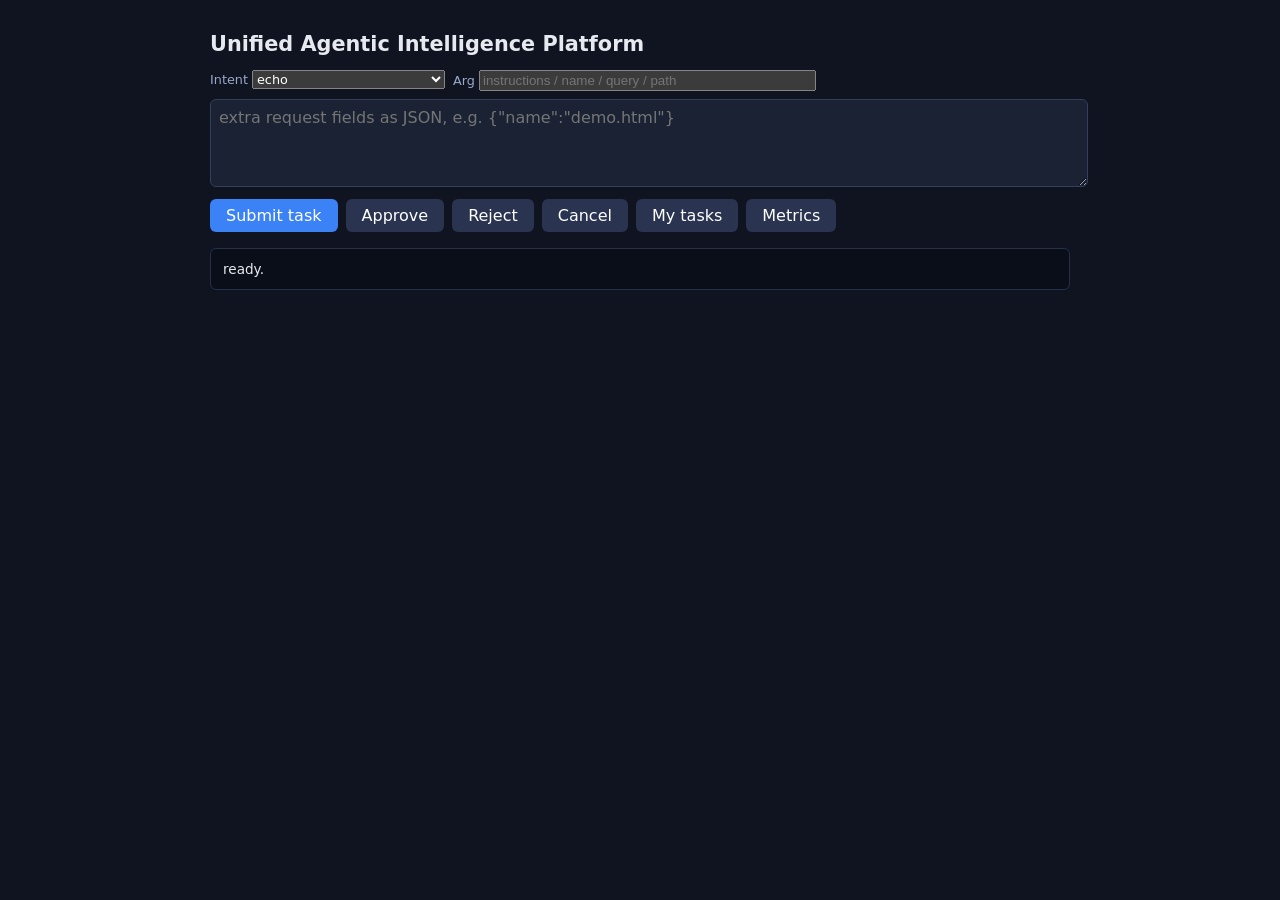
==== unified/ui/index.html @ cfc921ac "Add codegraph.service_links (compose edges), scoped paginated task list, UI panels; 50 tests green C" ====
<!DOCTYPE html>
<html lang="en">
<head>
<meta charset="utf-8">
<meta name="viewport" content="width=device-width, initial-scale=1">
<title>Arena.AI — Unified Gateway</title>
<style>
  :root { color-scheme: dark; }
  body { font-family: system-ui, sans-serif; background: #0f1420; color: #e6e9f0;
         max-width: 860px; margin: 2rem auto; padding: 0 1rem; }
  h1 { font-size: 1.3rem; }
  select, button, textarea { font: inherit; }
  textarea { width: 100%; min-height: 70px; background: #1a2233; color: #e6e9f0;
             border: 1px solid #33405c; border-radius: 6px; padding: .5rem; }
  button { background: #3b82f6; color: #fff; border: 0; border-radius: 6px;
           padding: .45rem 1rem; cursor: pointer; }
  button.ghost { background: #2a3450; }
  #log { background: #0a0e18; border: 1px solid #26304a; border-radius: 6px;
         padding: .75rem; margin-top: 1rem; white-space: pre-wrap; font-size: .85rem;
         max-height: 420px; overflow-y: auto; }
  .row { display: flex; gap: .5rem; margin: .5rem 0; flex-wrap: wrap; }
  label { font-size: .8rem; color: #9aa7c7; }
</style>
</head>
<body>
<h1>Unified Agentic Intelligence Platform</h1>
<div class="row">
  <label>Intent
    <select id="intent">
      <option value="echo">echo</option>
      <option value="fetch_fixture">fetch_fixture</option>
      <option value="index_repo">index_repo</option>
      <option value="find_symbol">find_symbol</option>
      <option value="inspect_binary">inspect_binary</option>
      <option value="model_complete">model_complete</option>
      <option value="write_file">write_file (needs approval)</option>
    </select>
  </label>
  <label>Arg <input id="arg" placeholder="instructions / name / query / path" size="40"></label>
</div>
<textarea id="extra" placeholder='extra request fields as JSON, e.g. {"name":"demo.html"}'></textarea>
<div class="row">
  <button onclick="submit()">Submit task</button>
  <button class="ghost" onclick="approve()">Approve</button>
  <button class="ghost" onclick="reject()">Reject</button>
  <button class="ghost" onclick="cancelTask()">Cancel</button>
  <button class="ghost" onclick="loadTasks()">My tasks</button>
  <button class="ghost" onclick="loadMetrics()">Metrics</button>
</div>
<div id="log">ready.</div>
<script>
const log = (m) => { const el = document.getElementById('log');
  el.textContent += m + "\n"; el.scrollTop = el.scrollHeight; };
let currentId = null, es = null;
async function submit() {
  const intent = document.getElementById('intent').value;
  const arg = document.getElementById('arg').value;
  let extra = {};
  try { extra = JSON.parse(document.getElementById('extra').value || '{}'); } catch(e) {}
  const request = { intent, instructions: arg, ...extra };
  if (intent === 'fetch_fixture') request.name = arg;
  if (intent === 'find_symbol') request.query = arg;
  if (intent === 'inspect_binary' || intent === 'write_file') request.path = arg;
  const res = await fetch('/v1/tasks', { method: 'POST',
    headers: {'Content-Type': 'application/json'},
    body: JSON.stringify({ project_id: 'ui', idempotency_key: 'ui-' + Date.now(),
                           request, permissions: [] })});
  const out = await res.json();
  currentId = out.task_id;
  log(`task ${currentId} -> ${out.result ? out.result.state : out.state}`);
  if (out.result) log(JSON.stringify(out.result, null, 1).slice(0, 1500));
  stream();
}
function stream() {
  if (es) es.close();
  if (!currentId) return;
  es = new EventSource(`/v1/tasks/${currentId}/events/stream`);
  es.addEventListener('task', (e) => log('event: ' + e.data));
  es.addEventListener('done', () => { log('stream done'); es.close(); });
}
const act = async (p, body) => { if (!currentId) return;
  const r = await fetch(`/v1/tasks/${currentId}/${p}`, { method: 'POST',
    headers: {'Content-Type':'application/json'}, body: JSON.stringify(body || {}) });
  const out = await r.json(); log(p + ': ' + JSON.stringify(out).slice(0, 800)); };
approve = () => act('approve', { decision: 'approved' });
reject  = () => act('reject', {});
cancelTask = () => act('cancel', {});
const get = async (p) => (await (await fetch(p)).json());
loadTasks = async () => { const o = await get('/v1/tasks?limit=20');
  log('tasks: ' + JSON.stringify(o.tasks)); };
loadMetrics = async () => { log('metrics: ' + JSON.stringify(await get('/v1/metrics/summary'))); };
</script>
</body>
</html>
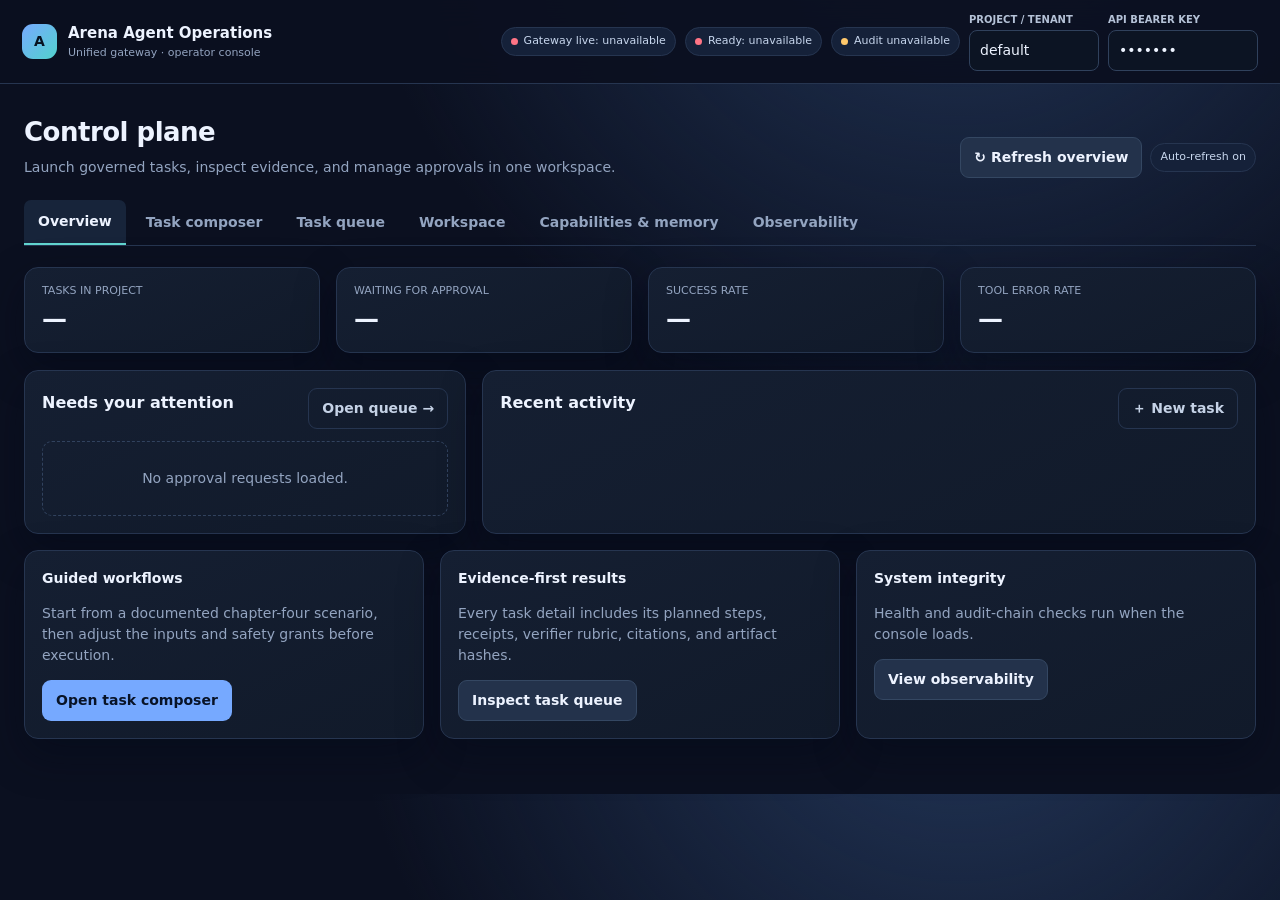
==== commit 73f41339: "Expand operator console and scoped task inspection Co-authored-by: arena-agent <297053741+arena-agen" ====
--- a/unified/ui/index.html
+++ b/unified/ui/index.html
@@ -1,94 +1,139 @@
-<!DOCTYPE html>
+<!doctype html>
 <html lang="en">
 <head>
-<meta charset="utf-8">
-<meta name="viewport" content="width=device-width, initial-scale=1">
-<title>Arena.AI — Unified Gateway</title>
+<meta charset="utf-8"><meta name="viewport" content="width=device-width,initial-scale=1">
+<title>Arena — Agent Operations</title>
 <style>
-  :root { color-scheme: dark; }
-  body { font-family: system-ui, sans-serif; background: #0f1420; color: #e6e9f0;
-         max-width: 860px; margin: 2rem auto; padding: 0 1rem; }
-  h1 { font-size: 1.3rem; }
-  select, button, textarea { font: inherit; }
-  textarea { width: 100%; min-height: 70px; background: #1a2233; color: #e6e9f0;
-             border: 1px solid #33405c; border-radius: 6px; padding: .5rem; }
-  button { background: #3b82f6; color: #fff; border: 0; border-radius: 6px;
-           padding: .45rem 1rem; cursor: pointer; }
-  button.ghost { background: #2a3450; }
-  #log { background: #0a0e18; border: 1px solid #26304a; border-radius: 6px;
-         padding: .75rem; margin-top: 1rem; white-space: pre-wrap; font-size: .85rem;
-         max-height: 420px; overflow-y: auto; }
-  .row { display: flex; gap: .5rem; margin: .5rem 0; flex-wrap: wrap; }
-  label { font-size: .8rem; color: #9aa7c7; }
+:root{color-scheme:dark;--bg:#0b1020;--panel:#121a2b;--panel2:#172238;--line:#263550;--text:#edf3ff;--muted:#93a4c0;--blue:#76a9ff;--cyan:#62d5d0;--green:#4cdb9b;--amber:#ffc86b;--red:#ff7485;--shadow:0 16px 42px #03081766}
+*{box-sizing:border-box}body{margin:0;background:radial-gradient(ellipse at 75% -20%,#23375a 0,transparent 45%),var(--bg);color:var(--text);font:14px/1.5 Inter,ui-sans-serif,system-ui,-apple-system,Segoe UI,sans-serif}button,input,select,textarea{font:inherit}button{cursor:pointer;border:1px solid transparent;border-radius:9px;background:var(--blue);color:#081327;font-weight:700;padding:9px 13px}button:hover{filter:brightness(1.08)}button:disabled{opacity:.45;cursor:not-allowed}.secondary{background:#23324b;border-color:#344762;color:var(--text)}.danger{background:#512737;border-color:#793748;color:#ffdce1}.success{background:#164635;border-color:#23674e;color:#d9fff0}.quiet{background:transparent;color:#c5d2e6;border-color:var(--line)}input,select,textarea{width:100%;border:1px solid #30415c;border-radius:8px;background:#0c1423;color:var(--text);padding:9px 10px;outline:none}input:focus,select:focus,textarea:focus{border-color:var(--blue);box-shadow:0 0 0 3px #76a9ff20}textarea{min-height:88px;resize:vertical}label{display:block;color:#b5c2d7;font-size:12px;font-weight:650;margin:0 0 6px}.muted,.hint{color:var(--muted)}.hint{font-size:12px}.topbar{position:sticky;top:0;z-index:5;background:#0b1020ed;backdrop-filter:blur(15px);border-bottom:1px solid var(--line);padding:12px max(22px,calc((100vw - 1440px)/2));display:flex;align-items:center;justify-content:space-between;gap:20px}.brand{display:flex;align-items:center;gap:11px;min-width:220px}.brand-mark{width:35px;height:35px;border-radius:11px;display:grid;place-items:center;background:linear-gradient(135deg,#77aaff,#51d2cd);color:#071220;font-weight:900}.brand strong{font-size:15px}.brand small{display:block;color:var(--muted);font-size:11px}.global{display:flex;align-items:center;gap:9px;flex-wrap:wrap;justify-content:flex-end}.global .field{width:130px}.global .key{width:150px}.global label{font-size:10px;margin-bottom:3px}.pill{display:inline-flex;align-items:center;gap:6px;border:1px solid var(--line);background:#152139;border-radius:99px;padding:5px 9px;font-size:11px;color:#c7d6ed;white-space:nowrap}.dot{width:7px;height:7px;border-radius:50%;background:var(--muted)}.dot.ok{background:var(--green);box-shadow:0 0 10px #4cdb9b88}.dot.warn{background:var(--amber)}.dot.bad{background:var(--red)}.layout{max-width:1440px;margin:auto;padding:25px 24px 55px}.hero{display:flex;align-items:flex-end;justify-content:space-between;gap:18px;margin:4px 0 22px}.hero h1{font-size:26px;letter-spacing:-.5px;margin:0 0 5px}.hero p{margin:0;color:var(--muted)}.tabs{display:flex;gap:6px;overflow:auto;border-bottom:1px solid var(--line);margin-bottom:21px}.tab{background:transparent;border:0;border-radius:7px 7px 0 0;color:var(--muted);padding:11px 14px;white-space:nowrap}.tab.active{color:var(--text);background:#17243a;border-bottom:2px solid var(--cyan)}.view{display:none}.view.active{display:block}.grid{display:grid;gap:16px}.stats{grid-template-columns:repeat(4,minmax(0,1fr));margin-bottom:17px}.two{grid-template-columns:minmax(300px,.8fr) minmax(450px,1.4fr)}.three{grid-template-columns:repeat(3,minmax(0,1fr))}.card{background:linear-gradient(155deg,#151f32,#111a2a);border:1px solid var(--line);border-radius:14px;padding:17px;box-shadow:var(--shadow);min-width:0}.card h2,.card h3{margin:0 0 12px}.card h2{font-size:16px}.card h3{font-size:14px}.stat{padding:15px 17px}.stat .num{font-size:25px;font-weight:750;letter-spacing:-.5px}.stat .label{font-size:11px;color:var(--muted)}.toolbar{display:flex;align-items:center;justify-content:space-between;gap:12px;margin-bottom:12px;flex-wrap:wrap}.row{display:flex;align-items:center;gap:8px;flex-wrap:wrap}.stack{display:grid;gap:12px}.form-grid{display:grid;grid-template-columns:repeat(2,minmax(0,1fr));gap:12px}.span2{grid-column:1/-1}.presets{display:grid;grid-template-columns:repeat(5,minmax(0,1fr));gap:9px;margin-bottom:16px}.preset{background:#131f34;color:var(--text);border:1px solid #2a3c58;text-align:left;padding:12px;border-radius:11px;min-height:85px}.preset:hover,.preset.selected{border-color:var(--cyan);background:#172b3b}.preset b{display:block;font-size:12px;margin-bottom:4px}.preset span{font-size:11px;color:var(--muted);font-weight:450}.table-wrap{overflow:auto}table{width:100%;border-collapse:collapse;font-size:12px}th{text-align:left;color:var(--muted);font-size:10px;text-transform:uppercase;letter-spacing:.08em;padding:9px;border-bottom:1px solid var(--line)}td{padding:10px 9px;border-bottom:1px solid #25334a;vertical-align:middle}tr.clickable{cursor:pointer}tr.clickable:hover{background:#ffffff08}.mono,code,pre{font-family:ui-monospace,SFMono-Regular,Consolas,monospace}.mono{font-size:11px}.state{display:inline-block;border-radius:99px;padding:3px 8px;font-size:10px;font-weight:800;letter-spacing:.03em;background:#293448;color:#cbd5e5}.state.COMPLETED,.state.SUCCEEDED{background:#173c32;color:#80e8ba}.state.WAITING_APPROVAL{background:#4c3820;color:#ffd083}.state.RUNNING,.state.PLANNED,.state.ADMITTED{background:#1c3457;color:#9dc5ff}.state.FAILED,.state.REJECTED{background:#492731;color:#ff9cab}.state.CANCELLED{background:#303344;color:#c6c8d5}.approval{display:none;border:1px solid #bd8b36;background:#3b2c1d;padding:14px;border-radius:12px;margin-bottom:15px}.approval.show{display:flex;align-items:center;justify-content:space-between;gap:12px;flex-wrap:wrap}.approval strong{color:#ffd083}.approval p{margin:2px 0;color:#e7c791}.section-title{display:flex;justify-content:space-between;align-items:center;margin:17px 0 9px}.section-title h3{margin:0}.kv{display:grid;grid-template-columns:120px 1fr;gap:7px;font-size:12px}.kv b{color:var(--muted);font-weight:550}.step{position:relative;border:1px solid var(--line);background:#101a2b;border-radius:10px;padding:11px 12px;margin:9px 0}.step:before{content:"";position:absolute;width:2px;height:10px;background:#3c587a;left:17px;bottom:-10px}.step:last-child:before{display:none}.step-head{display:flex;justify-content:space-between;gap:10px}.step p{margin:7px 0 0;color:var(--muted);font-size:11px}.citation{border:1px solid #314662;border-radius:9px;padding:10px;margin:8px 0}.citation b{color:var(--cyan)}.timeline{border-left:1px solid #395170;margin-left:7px;padding-left:15px}.event{position:relative;padding:0 0 13px;font-size:12px}.event:before{content:"";position:absolute;left:-20px;top:5px;width:8px;height:8px;border-radius:50%;background:var(--blue);border:2px solid #142037}.event time{color:var(--muted);font-size:10px}.approval-banner{display:none}.empty{padding:26px;text-align:center;color:var(--muted);border:1px dashed #31425e;border-radius:10px}.check-grid{display:grid;grid-template-columns:repeat(2,minmax(0,1fr));gap:8px}.check{font-size:12px;color:#c9d4e4;display:flex;align-items:center;gap:7px}.check input{width:auto;accent-color:var(--cyan)}.toast{position:fixed;right:20px;bottom:18px;z-index:8;background:#19354a;border:1px solid #32617a;color:#e6f8ff;padding:11px 14px;border-radius:9px;display:none;max-width:420px;box-shadow:var(--shadow)}.toast.show{display:block}.split{display:grid;grid-template-columns:1fr 1fr;gap:14px}pre{background:#09111e;border:1px solid #23344e;border-radius:9px;padding:12px;overflow:auto;white-space:pre-wrap;word-break:break-word;font-size:11px;color:#d4e0f2;max-height:420px}.file-row{display:flex;justify-content:space-between;gap:10px;padding:9px;border-bottom:1px solid #25334a;font-size:12px}.file-row button{padding:4px 8px;font-size:11px}.memory-item{padding:10px;border:1px solid var(--line);border-radius:9px;margin:8px 0}.spinner{display:inline-block;width:13px;height:13px;border:2px solid #ffffff44;border-top-color:white;border-radius:50%;animation:spin .8s linear infinite}@keyframes spin{to{transform:rotate(360deg)}}
+@media(max-width:1000px){.topbar{align-items:flex-start;flex-direction:column}.global{justify-content:flex-start}.two{grid-template-columns:1fr}.presets{grid-template-columns:repeat(3,1fr)}}@media(max-width:650px){.layout{padding:18px 12px}.stats,.three{grid-template-columns:repeat(2,1fr)}.form-grid,.split{grid-template-columns:1fr}.span2{grid-column:auto}.presets{grid-template-columns:repeat(2,1fr)}.global .field,.global .key{width:calc(50vw - 25px)}.hero{display:block}.hero .row{margin-top:12px}}
 </style>
 </head>
 <body>
-<h1>Unified Agentic Intelligence Platform</h1>
-<div class="row">
-  <label>Intent
-    <select id="intent">
-      <option value="echo">echo</option>
-      <option value="fetch_fixture">fetch_fixture</option>
-      <option value="index_repo">index_repo</option>
-      <option value="find_symbol">find_symbol</option>
-      <option value="inspect_binary">inspect_binary</option>
-      <option value="model_complete">model_complete</option>
-      <option value="write_file">write_file (needs approval)</option>
-    </select>
-  </label>
-  <label>Arg <input id="arg" placeholder="instructions / name / query / path" size="40"></label>
-</div>
-<textarea id="extra" placeholder='extra request fields as JSON, e.g. {"name":"demo.html"}'></textarea>
-<div class="row">
-  <button onclick="submit()">Submit task</button>
-  <button class="ghost" onclick="approve()">Approve</button>
-  <button class="ghost" onclick="reject()">Reject</button>
-  <button class="ghost" onclick="cancelTask()">Cancel</button>
-  <button class="ghost" onclick="loadTasks()">My tasks</button>
-  <button class="ghost" onclick="loadMetrics()">Metrics</button>
-</div>
-<div id="log">ready.</div>
+<header class="topbar">
+  <div class="brand"><div class="brand-mark">A</div><div><strong>Arena Agent Operations</strong><small>Unified gateway · operator console</small></div></div>
+  <div class="global">
+    <span class="pill" id="healthPill"><i class="dot"></i><span>Checking health</span></span>
+    <span class="pill" id="readyPill"><i class="dot"></i><span>Checking readiness</span></span>
+    <span class="pill" id="auditPill"><i class="dot"></i><span>Audit unknown</span></span>
+    <div class="field"><label for="project">PROJECT / TENANT</label><input id="project" value="default" aria-label="Project ID"></div>
+    <div class="field key"><label for="apiKey">API BEARER KEY</label><input id="apiKey" value="dev-key" type="password" aria-label="API key"></div>
+  </div>
+</header>
+<main class="layout">
+  <div class="hero"><div><h1>Control plane</h1><p>Launch governed tasks, inspect evidence, and manage approvals in one workspace.</p></div><div class="row"><button class="secondary" id="refreshAll">↻ Refresh overview</button><span class="pill" id="clockPill">Auto-refresh on</span></div></div>
+  <nav class="tabs" role="tablist"><button class="tab active" data-view="overview">Overview</button><button class="tab" data-view="compose">Task composer</button><button class="tab" data-view="tasks">Task queue</button><button class="tab" data-view="workspace">Workspace</button><button class="tab" data-view="capabilities">Capabilities & memory</button><button class="tab" data-view="observability">Observability</button></nav>
+
+  <section class="view active" id="view-overview">
+    <div class="grid stats"><div class="card stat"><div class="label">TASKS IN PROJECT</div><div class="num" id="statTasks">—</div></div><div class="card stat"><div class="label">WAITING FOR APPROVAL</div><div class="num" id="statApprovals">—</div></div><div class="card stat"><div class="label">SUCCESS RATE</div><div class="num" id="statSuccess">—</div></div><div class="card stat"><div class="label">TOOL ERROR RATE</div><div class="num" id="statErrors">—</div></div></div>
+    <div class="grid two"><article class="card"><div class="toolbar"><h2>Needs your attention</h2><button class="quiet" onclick="showView('tasks')">Open queue →</button></div><div id="attentionList" class="stack"><div class="empty">No approval requests loaded.</div></div></article><article class="card"><div class="toolbar"><h2>Recent activity</h2><button class="quiet" onclick="showView('compose')">＋ New task</button></div><div id="recentTasks" class="table-wrap"></div></article></div>
+    <div class="grid three" style="margin-top:16px"><article class="card"><h3>Guided workflows</h3><p class="muted">Start from a documented chapter-four scenario, then adjust the inputs and safety grants before execution.</p><button onclick="showView('compose')">Open task composer</button></article><article class="card"><h3>Evidence-first results</h3><p class="muted">Every task detail includes its planned steps, receipts, verifier rubric, citations, and artifact hashes.</p><button class="secondary" onclick="showView('tasks')">Inspect task queue</button></article><article class="card"><h3>System integrity</h3><p class="muted" id="integritySummary">Health and audit-chain checks run when the console loads.</p><button class="secondary" onclick="showView('observability')">View observability</button></article></div>
+  </section>
+
+  <section class="view" id="view-compose">
+    <article class="card"><div class="toolbar"><div><h2>Start with a workflow</h2><div class="hint">Presets configure a useful request; all parameters remain editable below.</div></div><span class="pill">17 planner intents</span></div><div class="presets" id="presetList"></div></article>
+    <div class="grid two" style="margin-top:16px"><article class="card"><h2>Task definition</h2><div class="stack">
+      <div><label for="intent">Task type</label><select id="intent"></select><div class="hint" id="intentHelp" style="margin-top:5px"></div></div>
+      <div id="dynamicFields" class="form-grid"></div><div id="automationFields" class="form-grid"></div>
+      <div class="form-grid"><div><label for="toolBudget">Maximum tool calls</label><input id="toolBudget" type="number" min="1" max="200" value="30"></div><div><label for="timeBudget">Time budget (seconds)</label><input id="timeBudget" type="number" min="1" max="3600" value="600"></div><div><label for="modelBudget">Model token budget</label><input id="modelBudget" type="number" min="0" max="32768" value="4096"></div><div><label>Execution mode</label><select id="syncMode"><option value="0">Background (recommended)</option><option value="1">Wait for result (synchronous)</option></select></div></div>
+      <div><label>Requested capabilities <span class="hint">(grants control what the task may access)</span></label><div class="check-grid" id="permissions"></div></div>
+      <div class="row"><button id="runTask" style="min-width:155px">▶ Submit task</button><button class="secondary" onclick="resetComposer()">Reset form</button><span class="hint">Project scope: <b id="composeProject">default</b></span></div>
+    </div></article><article class="card"><h2>What will happen</h2><div id="planPreview" class="empty">Choose a task type to see its required inputs and typical execution.</div><div id="submitFeedback" style="margin-top:12px"></div></article></div>
+  </section>
+
+  <section class="view" id="view-tasks">
+    <div class="approval" id="approvalBanner"><div><strong>Human approval required</strong><p id="approvalText">This workflow is paused until a reviewer decides.</p></div><div class="row"><button class="success" onclick="decide('approve')">✓ Approve and resume</button><button class="danger" onclick="decide('reject')">✕ Reject</button></div></div>
+    <div class="grid two"><article class="card"><div class="toolbar"><div><h2>Project task queue</h2><div class="hint"><span id="taskCount">0</span> tasks · scoped to <b id="queueProject">default</b></div></div><div class="row"><select id="stateFilter" style="width:155px"><option value="ALL">All states</option><option>WAITING_APPROVAL</option><option>RUNNING</option><option>COMPLETED</option><option>FAILED</option><option>CANCELLED</option><option>REJECTED</option></select><button class="secondary" onclick="loadTasks()">↻ Refresh</button></div></div><div class="table-wrap" id="taskTable"></div><div class="row" style="justify-content:space-between;margin-top:10px"><button class="quiet" id="prevPage">← Previous</button><span class="hint" id="pageInfo">Page 1</span><button class="quiet" id="nextPage">Next →</button></div></article>
+    <article class="card"><div class="toolbar"><div><h2>Task inspector</h2><div class="hint" id="inspectorHint">Select a task to see its lifecycle and evidence.</div></div><div class="row"><button class="secondary" id="refreshDetail" disabled>↻</button><button class="danger" id="cancelBtn" disabled>Cancel</button></div></div><div id="taskDetail"><div class="empty">Choose a task from the queue or submit a new one.</div></div></article></div>
+  </section>
+
+  <section class="view" id="view-workspace">
+    <div class="grid two"><article class="card"><div class="toolbar"><div><h2>Sandbox workspace</h2><div class="hint">Read-only browse of files available to the local adapters.</div></div><button class="secondary" onclick="loadWorkspace()">↻ Reload files</button></div><div id="fileList" class="empty">Loading workspace…</div></article><article class="card"><div class="toolbar"><h2 id="fileTitle">File preview</h2><span id="fileMeta" class="hint"></span></div><pre id="filePreview">Select a workspace file to inspect its preview and SHA-256 fingerprint.</pre></article></div>
+  </section>
+
+  <section class="view" id="view-capabilities">
+    <div class="grid two"><article class="card"><div class="toolbar"><div><h2>Registered tools</h2><div class="hint">Adapter capabilities and required permissions.</div></div><button class="secondary" onclick="loadCapabilities()">↻ Refresh</button></div><div id="toolsList"></div></article><article class="card"><div class="toolbar"><div><h2>Specialist roles</h2><div class="hint">Role guidance and reviewer criteria.</div></div></div><div id="rolesList"></div></article></div>
+    <div class="grid two" style="margin-top:16px"><article class="card"><div class="toolbar"><div><h2>Project memory</h2><div class="hint">Keyed context, isolated to the selected tenant.</div></div><button class="secondary" onclick="loadMemory()">↻ Load</button></div><div class="form-grid"><div><label for="memoryKey">Memory key</label><input id="memoryKey" placeholder="e.g. response_style"></div><div><label for="memoryValue">Value (JSON or text)</label><input id="memoryValue" placeholder='{"tone":"concise"}'></div></div><button style="margin:10px 0" onclick="storeMemory()">Save memory</button><div id="memoryList"></div></article><article class="card"><h2>Permission model</h2><p class="muted">Task permissions are explicit requests checked against the operator's available grants. A task requesting a capability outside the configured grant set is rejected before planning; each tool call is checked again before execution.</p><div id="grantReference" class="check-grid"></div></article></div>
+  </section>
+
+  <section class="view" id="view-observability">
+    <div class="grid stats"><div class="card stat"><div class="label">TOTAL TASKS</div><div class="num" id="obsTotal">—</div></div><div class="card stat"><div class="label">TOOL CALLS</div><div class="num" id="obsCalls">—</div></div><div class="card stat"><div class="label">P95 LATENCY</div><div class="num" id="obsLatency">—</div></div><div class="card stat"><div class="label">MODEL TOKENS</div><div class="num" id="obsTokens">—</div></div></div>
+    <div class="grid two"><article class="card"><div class="toolbar"><div><h2>Gateway metrics</h2><div class="hint">Runtime counters for the current process.</div></div><button class="secondary" onclick="loadObservability()">↻ Refresh</button></div><div id="metricsDetail"></div></article><article class="card"><div class="toolbar"><div><h2>Audit chain</h2><div class="hint">Tamper-evident ledger verification.</div></div><button class="secondary" onclick="verifyAudit()">Verify now</button></div><div id="auditDetail" class="empty">Verification not run.</div></article></div>
+  </section>
+</main><div id="toast" class="toast"></div>
 <script>
-const log = (m) => { const el = document.getElementById('log');
-  el.textContent += m + "\n"; el.scrollTop = el.scrollHeight; };
-let currentId = null, es = null;
-async function submit() {
-  const intent = document.getElementById('intent').value;
-  const arg = document.getElementById('arg').value;
-  let extra = {};
-  try { extra = JSON.parse(document.getElementById('extra').value || '{}'); } catch(e) {}
-  const request = { intent, instructions: arg, ...extra };
-  if (intent === 'fetch_fixture') request.name = arg;
-  if (intent === 'find_symbol') request.query = arg;
-  if (intent === 'inspect_binary' || intent === 'write_file') request.path = arg;
-  const res = await fetch('/v1/tasks', { method: 'POST',
-    headers: {'Content-Type': 'application/json'},
-    body: JSON.stringify({ project_id: 'ui', idempotency_key: 'ui-' + Date.now(),
-                           request, permissions: [] })});
-  const out = await res.json();
-  currentId = out.task_id;
-  log(`task ${currentId} -> ${out.result ? out.result.state : out.state}`);
-  if (out.result) log(JSON.stringify(out.result, null, 1).slice(0, 1500));
-  stream();
-}
-function stream() {
-  if (es) es.close();
-  if (!currentId) return;
-  es = new EventSource(`/v1/tasks/${currentId}/events/stream`);
-  es.addEventListener('task', (e) => log('event: ' + e.data));
-  es.addEventListener('done', () => { log('stream done'); es.close(); });
-}
-const act = async (p, body) => { if (!currentId) return;
-  const r = await fetch(`/v1/tasks/${currentId}/${p}`, { method: 'POST',
-    headers: {'Content-Type':'application/json'}, body: JSON.stringify(body || {}) });
-  const out = await r.json(); log(p + ': ' + JSON.stringify(out).slice(0, 800)); };
-approve = () => act('approve', { decision: 'approved' });
-reject  = () => act('reject', {});
-cancelTask = () => act('cancel', {});
-const get = async (p) => (await (await fetch(p)).json());
-loadTasks = async () => { const o = await get('/v1/tasks?limit=20');
-  log('tasks: ' + JSON.stringify(o.tasks)); };
-loadMetrics = async () => { log('metrics: ' + JSON.stringify(await get('/v1/metrics/summary'))); };
+'use strict';
+const INTENTS={
+ echo:{label:'Echo',help:'Return a deterministic response for a prompt or text.',fields:[['instructions','Instructions or text','text','Try a simple sanity check.']],permissions:[],steps:['native.echo']},
+ read_file:{label:'Read workspace file',help:'Read a sandboxed workspace file and return its hash and evidence.',fields:[['path','Workspace-relative file path','text','app.py']],permissions:['repo.read'],steps:['native.fs.read']},
+ write_file:{label:'Write workspace file',help:'Write file content inside the sandbox. This is a side effect and pauses for human approval.',fields:[['path','Destination path','text','notes/output.txt'],['content','Content to write','textarea','Generated by an approved task.']],permissions:['workspace.write.sandbox'],steps:['native.fs.write · approval required']},
+ read_then_echo:{label:'Read then echo',help:'Read a file, then run a dependent follow-up step.',fields:[['path','Workspace-relative file path','text','app.py']],permissions:['repo.read'],steps:['native.fs.read','native.echo · depends on read']},
+ fetch_fixture:{label:'Fetch fixture',help:'Fetch a local fixture through the web adapter; useful for offline demos.',fields:[['name','Fixture filename','text','demo.html']],permissions:['web.read.public'],steps:['scrapling.fetch_fixture']},
+ index_repo:{label:'Index repository',help:'Build or refresh the code graph from a repository root.',fields:[['root','Repository root (relative)','text','.'],['commit','Commit label (optional)','text','working-tree']],permissions:['repo.read'],steps:['codegraph.index']},
+ find_symbol:{label:'Find symbol',help:'Search indexed code for a function, class, or symbol name.',fields:[['query','Symbol or text to find','text','GatewayHandler']],permissions:['repo.read'],steps:['codegraph.find']},
+ impact:{label:'Impact analysis',help:'Identify code graph references potentially affected by a symbol change.',fields:[['symbol','Symbol to analyze','text','GatewayHandler']],permissions:['repo.read'],steps:['codegraph.impact']},
+ trace:{label:'Trace symbol',help:'Build a dependency path for a symbol in the repository.',fields:[['symbol','Symbol to trace','text','GatewayHandler']],permissions:['repo.read'],steps:['codegraph.index','codegraph.trace · depends on index']},
+ freshness:{label:'Check index freshness',help:'Compare the indexed repository state against the supplied commit label.',fields:[['commit','Current commit label','text','working-tree']],permissions:['repo.read'],steps:['codegraph.freshness']},
+ service_links:{label:'Map service links',help:'Inspect service definitions and their declared dependencies.',fields:[['root','Root directory (relative)','text','.']],permissions:['repo.read'],steps:['codegraph.service_links']},
+ inspect_binary:{label:'Inspect binary',help:'Perform static metadata/IOC triage on a sandboxed file; no execution.',fields:[['path','Binary path in workspace','text','sample.bin']],permissions:['binary.inspect.static'],steps:['rea.inspect']},
+ repo_change:{label:'Repository change',help:'Chapter 4.2: index → impact analysis → approved sandbox write.',fields:[['root','Repository root','text','.'],['commit','Commit label','text','working-tree'],['symbol','Symbol to assess','text','GatewayHandler'],['path','Destination file','text','changes/patch.txt'],['content','Proposed content','textarea','Describe the reviewed repository change.']],permissions:['repo.read','workspace.write.sandbox'],steps:['codegraph.index','codegraph.impact','native.fs.write · approval required']},
+ investigate:{label:'Investigate binary',help:'Chapter 4.3: static binary triage followed by source graph indexing.',fields:[['path','Binary path in workspace','text','sample.bin'],['commit','Commit label','text','working-tree']],permissions:['binary.inspect.static','repo.read'],steps:['rea.inspect','codegraph.index · depends on inspection']},
+ query_data:{label:'Query typed dataset',help:'Query a typed OpenBB-style local dataset URI with units/provider metadata.',fields:[['dataset_uri','Dataset URI','text','fixture://market/sample'],['unit','Expected unit (optional)','text','USD'],['provider','Provider (optional)','text','fixture']],permissions:['data.market.read'],steps:['openbb.query']},
+ research:{label:'Research fixture',help:'Chapter 4.1: acquire fixture evidence, then summarize it with the model adapter.',fields:[['instructions','Research question or instructions','textarea','Summarize the important details and cite evidence.'],['name','Fixture filename','text','demo.html']],permissions:['web.read.public','model.infer'],steps:['scrapling.fetch_fixture','model.complete · depends on acquisition']},
+ model_complete:{label:'Model completion',help:'Run one bounded model completion through the configured model router.',fields:[['instructions','Prompt','textarea','Explain the task output in one concise paragraph.']],permissions:['model.infer'],steps:['model.complete']}
+};
+const PERMS=['repo.read','web.read.public','data.market.read','workspace.write.sandbox','binary.inspect.static','model.infer'];
+const PRESETS=[
+ {title:'4.1 · Web research',desc:'Fixture evidence → model synthesis',intent:'research',values:{instructions:'Summarize the page and distinguish observed facts from inference.',name:'demo.html'}},
+ {title:'4.2 · Repo change',desc:'Impact analysis → HITL write',intent:'repo_change',values:{root:'.',commit:'working-tree',symbol:'GatewayHandler',path:'changes/reviewed-note.txt',content:'Reviewed change proposal.'}},
+ {title:'4.3 · Binary triage',desc:'Static inspection → repository context',intent:'investigate',values:{path:'sample.bin',commit:'working-tree'}},
+ {title:'4.4 · Automation trigger',desc:'Run a workflow through trigger endpoint',intent:'echo',automation:true,values:{instructions:'Automation-triggered operator workflow'}},
+ {title:'4.5 · DAG trace',desc:'Index repository → trace symbol path',intent:'trace',values:{symbol:'GatewayHandler'}}
+];
+let selectedTask=null,pageOffset=0,taskRows=[],automationMode=false,pollTimer=null,streamController=null,presetSelected=null;
+const $=id=>document.getElementById(id);const esc=s=>String(s??'').replace(/[&<>"']/g,c=>({'&':'&amp;','<':'&lt;','>':'&gt;','"':'&quot;',"'":'&#39;'}[c]));
+function project(){return $('project').value.trim()||'default'}
+function headers(json=false){const h={'Authorization':'Bearer '+$('apiKey').value.trim(),'X-Project-Id':project()};if(json)h['Content-Type']='application/json';return h}
+async function api(path,opts={}){const r=await fetch(path,{...opts,headers:{...headers(!!opts.body),...(opts.headers||{})}});let body;try{body=await r.json()}catch{body={error:await r.text()}}if(!r.ok)throw new Error(body.error||`HTTP ${r.status}`);return body}
+function toast(msg){const t=$('toast');t.textContent=msg;t.classList.add('show');setTimeout(()=>t.classList.remove('show'),3500)}
+function showView(name){document.querySelectorAll('.tab').forEach(x=>x.classList.toggle('active',x.dataset.view===name));document.querySelectorAll('.view').forEach(x=>x.classList.toggle('active',x.id==='view-'+name));if(name==='tasks')loadTasks();if(name==='workspace')loadWorkspace();if(name==='capabilities'){loadCapabilities();loadMemory()}if(name==='observability')loadObservability()}
+document.querySelectorAll('.tab').forEach(b=>b.onclick=()=>showView(b.dataset.view));
+function initComposer(){const sel=$('intent');sel.innerHTML=Object.entries(INTENTS).map(([key,v])=>`<option value="${key}">${esc(v.label)}</option>`).join('');sel.onchange=()=>renderIntent();$('permissions').innerHTML=PERMS.map(p=>`<label class="check"><input type="checkbox" value="${p}" class="perm"> ${p}</label>`).join('');$('grantReference').innerHTML=PERMS.map(p=>`<span class="pill">${p}</span>`).join('');$('presetList').innerHTML=PRESETS.map((p,i)=>`<button class="preset" data-preset="${i}"><b>${esc(p.title)}</b><span>${esc(p.desc)}</span></button>`).join('');document.querySelectorAll('.preset').forEach(b=>b.onclick=()=>applyPreset(+b.dataset.preset));$('runTask').onclick=submitTask;renderIntent()}
+function renderIntent(values={}){const intent=$('intent').value,d=INTENTS[intent];$('intentHelp').textContent=d.help;$('dynamicFields').innerHTML=d.fields.map(([key,label,type,placeholder])=>{let val=values[key]??'';let cls=type==='textarea'?'span2':'';return `<div class="${cls}"><label for="f_${key}">${esc(label)}</label>${type==='textarea'?`<textarea id="f_${key}" placeholder="${esc(placeholder)}">${esc(val)}</textarea>`:`<input id="f_${key}" value="${esc(val)}" placeholder="${esc(placeholder)}">`}</div>`}).join('');$('automationFields').innerHTML=automationMode?'<div><label for="workflowId">Automation workflow ID</label><input id="workflowId" value="chapter-4.4-demo"></div><div><label>Trigger delivery</label><div class="pill">Authenticated gateway trigger · project scoped</div></div>':'';document.querySelectorAll('.perm').forEach(c=>c.checked=d.permissions.includes(c.value));$('planPreview').innerHTML=`<div class="kv"><b>Task type</b><span>${esc(d.label)}</span><b>Typical DAG</b><span>${d.steps.map((x,i)=>`${i+1}. ${esc(x)}`).join('<br>')}</span><b>Requested access</b><span>${d.permissions.length?d.permissions.map(esc).join(', '):'No special permissions'}</span><b>Execution</b><span>${automationMode?'Automation trigger endpoint':$('syncMode').value==='1'?'Synchronous response':'Background with live task tracking'}</span></div><div class="hint" style="margin-top:14px">You can review every planned step and receipt from the task inspector after submission.</div>`}
+function applyPreset(i){const p=PRESETS[i];presetSelected=i;automationMode=!!p.automation;document.querySelectorAll('.preset').forEach((b,j)=>b.classList.toggle('selected',j===i));$('intent').value=p.intent;$('syncMode').value=automationMode?'1':'0';renderIntent(p.values);showView('compose');if(automationMode)toast('Automation preset uses the dedicated trigger endpoint. Enter a workflow ID before submitting.')}
+function resetComposer(){automationMode=false;presetSelected=null;document.querySelectorAll('.preset').forEach(b=>b.classList.remove('selected'));$('intent').value='echo';$('toolBudget').value=30;$('timeBudget').value=600;$('modelBudget').value=4096;$('syncMode').value='0';renderIntent();$('submitFeedback').innerHTML=''}
+$('intent').addEventListener('change',()=>{automationMode=false;renderIntent()});$('syncMode').onchange=()=>renderIntent();
+function getRequest(){const intent=$('intent').value,request={intent};for(const [key] of INTENTS[intent].fields){const el=$('f_'+key);if(el)request[key]=el.value.trim()}if(!request.instructions)request.instructions=request.symbol||request.query||request.path||request.name||intent;return request}
+async function submitTask(){const btn=$('runTask');btn.disabled=true;btn.innerHTML='<i class="spinner"></i> Submitting';$('submitFeedback').innerHTML='';const permissions=[...document.querySelectorAll('.perm:checked')].map(c=>c.value);const request=getRequest();const budgets={tool_calls:Math.max(1,+$('toolBudget').value||30),time_seconds:Math.max(1,+$('timeBudget').value||600),model_tokens:Math.max(0,+$('modelBudget').value||4096),model_calls:12};try{let out;if(automationMode){const workflow=$('workflowId').value.trim();if(!workflow)throw new Error('Enter an automation workflow ID');out=await api('/v1/automation/trigger',{method:'POST',body:JSON.stringify({workflow_id:workflow,execution_id:'ui-'+Date.now(),request,permissions})})}else{const sync=$('syncMode').value==='1';out=await api('/v1/tasks'+(sync?'?sync=1':''),{method:'POST',body:JSON.stringify({idempotency_key:'ui-'+Date.now()+'-'+Math.random().toString(16).slice(2),request,permissions,budgets})})}selectedTask=out.task_id;if(!selectedTask)throw new Error(JSON.stringify(out));$('submitFeedback').innerHTML=`<div class="citation"><b>Task accepted</b><div class="mono">${esc(selectedTask)}</div><div class="hint">State: ${esc(out.state||'submitted')}. Open the queue to follow execution, approvals, and receipts.</div><button class="secondary" style="margin-top:8px" onclick="showView('tasks');selectTask('${esc(selectedTask)}')">Inspect task →</button></div>`;toast(`Task ${selectedTask} submitted`);await loadTasks();await selectTask(selectedTask);showView('tasks')}catch(e){$('submitFeedback').innerHTML=`<div class="citation" style="border-color:#894958;color:#ffb4be">${esc(e.message)}</div>`;toast(e.message)}finally{btn.disabled=false;btn.textContent='▶ Submit task'}}
+function statusPill(state){return `<span class="state ${esc(state)}">${esc(state||'UNKNOWN')}</span>`}
+async function loadTasks(){$('queueProject').textContent=project();try{const o=await api(`/v1/tasks?limit=100&offset=0`);taskRows=o.tasks||[];$('statTasks').textContent=o.total??taskRows.length;$('statApprovals').textContent=taskRows.filter(t=>t.state==='WAITING_APPROVAL').length;$('taskCount').textContent=o.total??taskRows.length;renderTaskTable();renderRecent();renderAttention();if(selectedTask){const row=taskRows.find(t=>t.task_id===selectedTask);if(!row&&selectedTask)selectTask(selectedTask)}}catch(e){$('taskTable').innerHTML=`<div class="empty">Could not load tasks: ${esc(e.message)}</div>`}}
+function renderTaskTable(){const filtered=taskRows.filter(t=>$('stateFilter').value==='ALL'||t.state===$('stateFilter').value);const page=filtered.slice(pageOffset,pageOffset+15);$('pageInfo').textContent=`Showing ${filtered.length? pageOffset+1:0}–${Math.min(pageOffset+15,filtered.length)} of ${filtered.length}`;$('prevPage').disabled=pageOffset===0;$('nextPage').disabled=pageOffset+15>=filtered.length;if(!page.length){$('taskTable').innerHTML='<div class="empty">No tasks in this view yet. Create one from the task composer.</div>';return}$('taskTable').innerHTML=`<table><thead><tr><th>Task</th><th>Type</th><th>State</th><th>Updated</th></tr></thead><tbody>${page.map(t=>`<tr class="clickable" onclick="selectTask('${esc(t.task_id)}')"><td><span class="mono">${esc(t.task_id)}</span><div class="hint">${esc((t.summary||'').slice(0,65))}</div></td><td>${esc(t.intent||'—')}</td><td>${statusPill(t.state)}</td><td>${esc(t.updated_at||t.created_at||'')}</td></tr>`).join('')}</tbody></table>`}
+$('stateFilter').onchange=()=>{pageOffset=0;renderTaskTable()};$('prevPage').onclick=()=>{pageOffset=Math.max(0,pageOffset-15);renderTaskTable()};$('nextPage').onclick=()=>{pageOffset+=15;renderTaskTable()};
+function renderRecent(){const rows=taskRows.slice(0,6);$('recentTasks').innerHTML=rows.length?`<table><thead><tr><th>Task</th><th>State</th><th>Updated</th></tr></thead><tbody>${rows.map(t=>`<tr class="clickable" onclick="showView('tasks');selectTask('${esc(t.task_id)}')"><td><span class="mono">${esc(t.task_id)}</span><div class="hint">${esc(t.intent||'')}</div></td><td>${statusPill(t.state)}</td><td>${esc(t.updated_at||'')}</td></tr>`).join('')}</tbody></table>`:'<div class="empty">No tasks for this project yet.</div>'}
+function renderAttention(){const list=taskRows.filter(t=>t.state==='WAITING_APPROVAL');$('attentionList').innerHTML=list.length?list.map(t=>`<div class="citation"><div class="row" style="justify-content:space-between"><b class="mono">${esc(t.task_id)}</b>${statusPill(t.state)}</div><div class="hint">${esc(t.intent)} · ${esc(t.summary||'Review this task before its write step continues.')}</div><button class="secondary" style="margin-top:8px" onclick="showView('tasks');selectTask('${esc(t.task_id)}')">Review and decide</button></div>`).join(''):'<div class="empty">No pending approvals. Tasks that require human review will appear here.</div>'}
+async function selectTask(id){selectedTask=id;$('inspectorHint').textContent=id;$('refreshDetail').disabled=false;$('cancelBtn').disabled=false;try{await renderTaskDetail(await api(`/v1/tasks/${encodeURIComponent(id)}`));connectTaskStream(id)}catch(e){$('taskDetail').innerHTML=`<div class="empty">Unable to inspect task: ${esc(e.message)}</div>`}}
+function renderTaskDetail(t){const result=t.result||{},state=t.state||'UNKNOWN',steps=t.steps||[],receipts=t.receipts||[],pending=t.pending_approvals||[];$('approvalBanner').classList.toggle('show',state==='WAITING_APPROVAL');$('approvalText').textContent=state==='WAITING_APPROVAL'?`Task ${t.task_id} is paused for a human decision${pending.length?': '+pending.map(p=>p.step_id).join(', '):'.'}`:'';$('cancelBtn').disabled=['COMPLETED','FAILED','CANCELLED','REJECTED'].includes(state);let rubric=result.rubric||{};let citations=result.observed_evidence||[];let events=[];$('taskDetail').innerHTML=`<div class="kv"><b>Task ID</b><span class="mono">${esc(t.task_id)}</span><b>State</b><span>${statusPill(state)}</span><b>Project</b><span>${esc(t.project_id)}</span><b>Created</b><span>${esc(t.created_at)}</span><b>Intent</b><span>${esc(t.envelope?.request?.intent||'')}</span><b>Request</b><span>${esc(JSON.stringify(t.envelope?.request||{}))}</span></div>
+<div class="section-title"><h3>Execution DAG</h3><span class="hint">${steps.length} planned steps · ${receipts.length} receipts</span></div>${steps.length?steps.map(s=>{const rec=receipts.find(r=>r.step_id===s.step_id);return `<div class="step"><div class="step-head"><b>${esc(s.tool)}</b>${statusPill(rec?rec.status.toUpperCase():s.state)}</div><div class="mono hint">${esc(s.step_id)}${s.depends_on?.length?' · depends on '+esc(s.depends_on.join(', ')):''}</div><p>${esc(JSON.stringify(s.args||{}))}</p>${rec?`<p><b>${esc(rec.summary)}</b></p>${rec.errors?.length?`<p style="color:var(--red)">${esc(JSON.stringify(rec.errors))}</p>`:''}`:''}</div>`}).join(''):'<div class="empty">Plan not available yet — task may still be queued.</div>'}
+<div class="section-title"><h3>Answer & verifier</h3></div>${result.answer?`<div class="citation">${esc(result.answer)}</div>`:'<div class="hint">Final answer is not ready. Keep this inspector open; it refreshes automatically.</div>'}${Object.keys(rubric).length?`<div class="check-grid">${Object.entries(rubric).map(([k,v])=>`<span class="pill"><i class="dot ${v?'ok':'bad'}"></i>${esc(k.replaceAll('_',' '))}: ${v?'pass':'fail'}</span>`).join('')}</div>`:''}
+<div class="section-title"><h3>Evidence & citations</h3><button class="quiet" onclick="loadEvidence('${esc(t.task_id)}')">Load citation table</button></div><div id="evidenceTable">${citations.length?renderEvidence(citations):'<div class="hint">Evidence citations appear here when the task emits them.</div>'}</div>
+<div class="section-title"><h3>Artifacts</h3></div>${(result.artifacts||[]).length?result.artifacts.map(a=>`<div class="file-row"><span><b>${esc(a.name||a.uri)}</b><div class="mono hint">SHA-256 ${esc(a.sha256||'not supplied')}</div></span><a href="${esc(a.uri?.replace('artifact://','/v1/artifacts/'))}" download><button class="secondary">Download</button></a></div>`).join(''):'<div class="hint">No downloadable artifacts recorded.</div>'}
+<div class="section-title"><h3>Live event timeline</h3><span class="hint" id="streamStatus">Connecting…</span></div><div id="eventTimeline" class="timeline"></div><details style="margin-top:10px"><summary class="hint">Raw task result</summary><pre>${esc(JSON.stringify(result,null,2))}</pre></details>`}
+function renderEvidence(items){return items.map((e,i)=>`<div class="citation"><b>[${i+1}] ${esc(e.source_uri||e.uri||'Evidence')}</b><div class="hint">${esc(e.locator||'')} ${e.evidence_id?'· '+esc(e.evidence_id):''}</div><div class="mono">${esc(JSON.stringify(e))}</div></div>`).join('')}
+async function loadEvidence(id){try{const o=await api(`/v1/tasks/${encodeURIComponent(id)}/evidence`);$('evidenceTable').innerHTML=o.evidence?.length?renderEvidence(o.evidence):'<div class="empty">No citations on this task.</div>'}catch(e){toast(e.message)}}
+function connectTaskStream(id){if(streamController)streamController.abort();streamController=new AbortController();const timeline=$('eventTimeline');if(timeline)timeline.innerHTML='';$('streamStatus').textContent='Live stream active';(async()=>{try{const r=await fetch(`/v1/tasks/${encodeURIComponent(id)}/events/stream`,{headers:headers(),signal:streamController.signal});if(!r.ok)throw new Error(`HTTP ${r.status}`);const reader=r.body.getReader(),decoder=new TextDecoder();let buf='';while(true){const {value,done}=await reader.read();if(done)break;buf+=decoder.decode(value,{stream:true});const frames=buf.split('\n\n');buf=frames.pop()||'';for(const frame of frames){const line=frame.split('\n').find(x=>x.startsWith('data:'));if(!line)continue;try{const event=JSON.parse(line.slice(5).trim());appendEvent(event)}catch{}}}if($('streamStatus'))$('streamStatus').textContent='Stream ended';}catch(e){if(e.name!=='AbortError'&&$('streamStatus'))$('streamStatus').textContent='Live stream unavailable · auto-refreshing'}})()}
+function appendEvent(e){const box=$('eventTimeline');if(!box)return;const div=document.createElement('div');div.className='event';div.innerHTML=`<b>${esc(e.kind||e.event||'event')}</b> <span class="hint">${esc(JSON.stringify(e.detail||{}))}</span><br><time>${esc(e.at||e.created_at||'')}</time>`;box.appendChild(div);box.scrollTop=box.scrollHeight}
+$('refreshDetail').onclick=()=>selectedTask&&selectTask(selectedTask);$('cancelBtn').onclick=async()=>{if(!selectedTask)return;if(!confirm('Request cancellation for this task?'))return;try{await api(`/v1/tasks/${encodeURIComponent(selectedTask)}/cancel`,{method:'POST',body:'{}'});toast('Cancellation requested');await loadTasks();await selectTask(selectedTask)}catch(e){toast(e.message)}};
+async function decide(action){if(!selectedTask)return;try{await api(`/v1/tasks/${encodeURIComponent(selectedTask)}/${action}`,{method:'POST',body:JSON.stringify(action==='approve'?{decision:'approved'}:{})});toast(action==='approve'?'Approved; workflow resumed':'Task rejected');await loadTasks();await selectTask(selectedTask)}catch(e){toast(e.message)}}
+async function loadWorkspace(){try{const o=await api('/v1/workspace');$('fileList').innerHTML=o.files?.length?o.files.map(f=>`<div class="file-row"><span><b>${esc(f.path)}</b><div class="hint">${esc(f.ext)} · ${Number(f.size).toLocaleString()} bytes</div></span><button class="secondary" onclick="previewFile('${esc(f.path)}')">Preview</button></div>`).join(''):'<div class="empty">Workspace contains no visible files.</div>'}catch(e){$('fileList').innerHTML=`<div class="empty">${esc(e.message)}</div>`}}
+async function previewFile(path){try{const o=await api('/v1/workspace?path='+encodeURIComponent(path));$('fileTitle').textContent=o.path;$('fileMeta').textContent=`${o.size} bytes · SHA-256 ${o.sha256}`;$('filePreview').textContent=o.is_binary?`Binary preview (hex):\n${o.preview}`:o.preview}catch(e){toast(e.message)}}
+async function loadCapabilities(){try{const [t,r]=await Promise.all([api('/v1/tools'),api('/v1/roles')]);$('toolsList').innerHTML=t.tools.map(x=>`<div class="citation"><div class="row" style="justify-content:space-between"><b>${esc(x.name)}</b><span class="pill">${esc(x.side_effect_class)}</span></div><div class="hint">${esc(x.description||'')}</div><div class="mono" style="margin-top:5px">Requires: ${esc((x.permissions||[]).join(', ')||'none')}</div></div>`).join('');$('rolesList').innerHTML=r.roles.map(x=>`<div class="citation"><b>${esc(x.name)} <span class="hint">v${esc(x.version)}</span></b><p class="hint">${esc(x.instructions)}</p><div>${(x.review_criteria||[]).map(c=>`<span class="pill">${esc(c)}</span> `).join('')}</div></div>`).join('')}catch(e){$('toolsList').innerHTML=`<div class="empty">${esc(e.message)}</div>`}}
+async function loadMemory(){try{const o=await api(`/v1/memory/${encodeURIComponent(project())}`);$('memoryList').innerHTML=o.memories?.length?o.memories.map(m=>`<div class="memory-item"><div class="row" style="justify-content:space-between"><b>${esc(m.key)}</b><span class="hint">${esc(m.updated_at)}</span></div><pre>${esc(JSON.stringify(m.value,null,2))}</pre></div>`).join(''):'<div class="empty">No saved memory for this project.</div>'}catch(e){$('memoryList').innerHTML=`<div class="empty">${esc(e.message)}</div>`}}
+async function storeMemory(){const key=$('memoryKey').value.trim();if(!key)return toast('Enter a memory key');const raw=$('memoryValue').value;let value=raw;try{value=JSON.parse(raw)}catch{}try{await api(`/v1/memory/${encodeURIComponent(project())}`,{method:'POST',body:JSON.stringify({key,value})});$('memoryValue').value='';toast('Project memory saved');loadMemory()}catch(e){toast(e.message)}}
+async function healthChecks(){for(const [path,id,label] of [['/healthz','healthPill','Gateway live'],['/readyz','readyPill','Ready']]){const el=$(id);try{const r=await fetch(path);const o=await r.json();el.innerHTML=`<i class="dot ${r.ok?'ok':'bad'}"></i><span>${label}: ${esc(o.status||r.status)}</span>`}catch{el.innerHTML=`<i class="dot bad"></i><span>${label}: unavailable</span>`}}try{const a=await api('/v1/audit/verify');const ok=a.intact!==false&&a.ok!==false&&a.valid!==false; $('auditPill').innerHTML=`<i class="dot ${ok?'ok':'bad'}"></i><span>Audit ${ok?'verified':'integrity issue'}</span>`;$('integritySummary').textContent=ok?'Gateway is live and the hash-chained audit log currently verifies.':'Audit verification reported a chain integrity issue.'}catch(e){$('auditPill').innerHTML=`<i class="dot warn"></i><span>Audit unavailable</span>`}}
+async function loadObservability(){try{const [s,m]=await Promise.all([api('/v1/metrics/summary'),api('/v1/metrics')]);$('statSuccess').textContent=Math.round((s.task_success_rate||0)*100)+'%';$('statErrors').textContent=Math.round((s.tool_error_rate||0)*100)+'%';$('obsTotal').textContent=s.total_tasks??0;$('obsCalls').textContent=s.tool_calls??0;$('obsLatency').textContent=(s.p95_latency_ms??0)+' ms';$('obsTokens').textContent=s.model_tokens??0;$('metricsDetail').innerHTML=`<div class="kv"><b>Task success</b><span>${Math.round((s.task_success_rate||0)*100)}%</span><b>Tool errors</b><span>${Math.round((s.tool_error_rate||0)*100)}%</span><b>p50 latency</b><span>${s.p50_latency_ms} ms</span><b>p95 latency</b><span>${s.p95_latency_ms} ms</span><b>Tool calls</b><span>${s.tool_calls}</span><b>Raw states</b><span>${esc(JSON.stringify(m.tasks_by_state||{}))}</span></div><div class="section-title"><h3>Errors by tool</h3></div><pre>${esc(JSON.stringify(s.errors_by_tool||{},null,2))}</pre>`}catch(e){$('metricsDetail').innerHTML=`<div class="empty">${esc(e.message)}</div>`}}
+async function verifyAudit(){try{const o=await api('/v1/audit/verify');$('auditDetail').innerHTML=`<div class="citation"><div class="row"><i class="dot ${o.intact===false||o.ok===false||o.valid===false?'bad':'ok'}"></i><b>${o.intact===false||o.ok===false||o.valid===false?'Verification failed':'Chain valid'}</b></div><pre>${esc(JSON.stringify(o,null,2))}</pre></div>`}catch(e){$('auditDetail').innerHTML=`<div class="empty">${esc(e.message)}</div>`}}
+async function refreshOverview(){await healthChecks();await loadTasks();await loadObservability();await verifyAudit()}
+$('refreshAll').onclick=refreshOverview;$('project').onchange=()=>{$('composeProject').textContent=project();pageOffset=0;selectedTask=null;refreshOverview();if(document.querySelector('#view-workspace.active'))loadWorkspace();if(document.querySelector('#view-capabilities.active'))loadMemory()};$('apiKey').onchange=refreshOverview;
+initComposer();$('composeProject').textContent=project();refreshOverview();verifyAudit();pollTimer=setInterval(()=>{if(selectedTask&&document.querySelector('#view-tasks.active'))selectTask(selectedTask);else loadTasks()},7000);
 </script>
-</body>
-</html>
+</body></html>
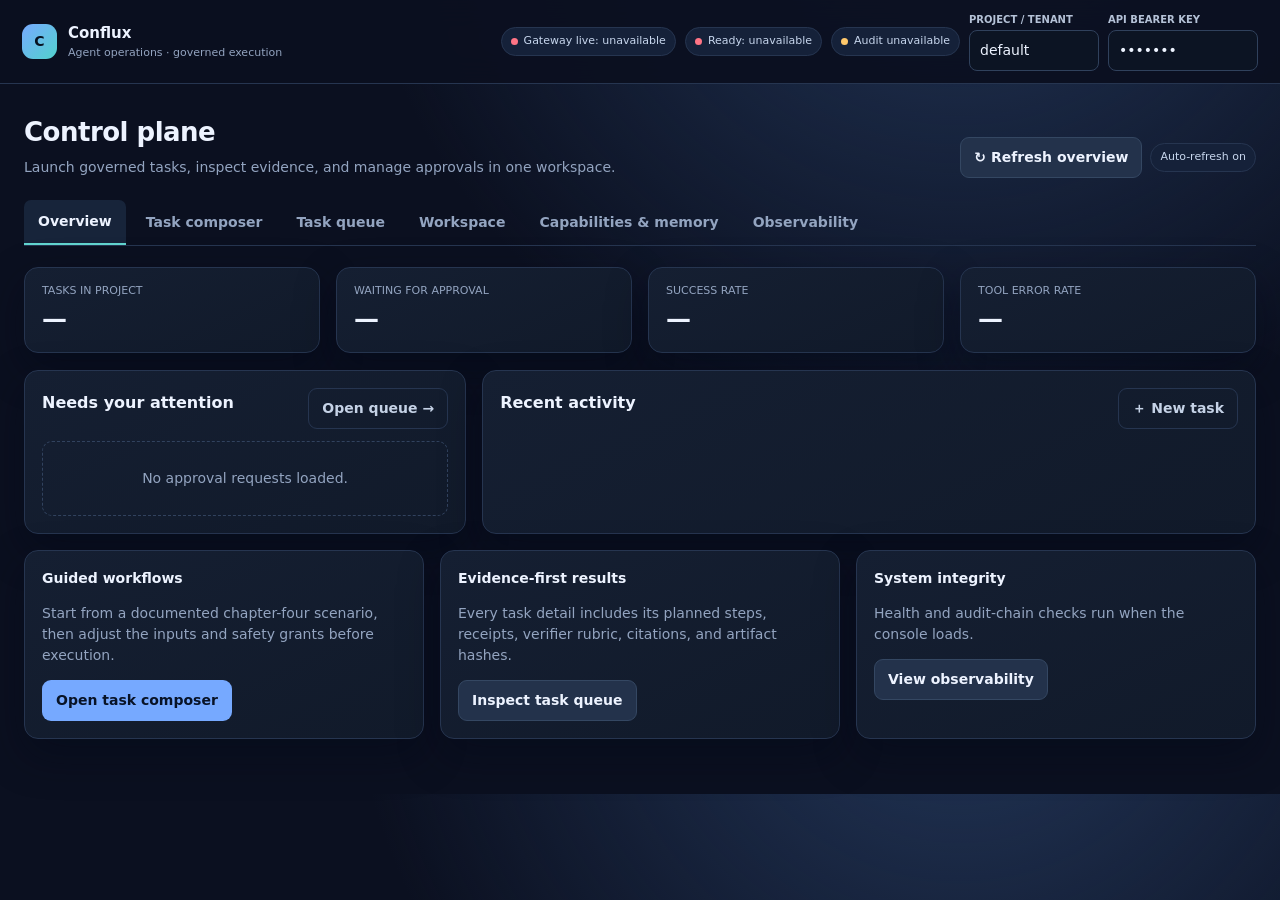
==== commit 4094442b: "Rebrand platform as Conflux and add development checklist Co-authored-by: arena-agent <297053741+are" ====
--- a/unified/ui/index.html
+++ b/unified/ui/index.html
@@ -2,7 +2,7 @@
 <html lang="en">
 <head>
 <meta charset="utf-8"><meta name="viewport" content="width=device-width,initial-scale=1">
-<title>Arena — Agent Operations</title>
+<title>Conflux — Agent Operations</title>
 <style>
 :root{color-scheme:dark;--bg:#0b1020;--panel:#121a2b;--panel2:#172238;--line:#263550;--text:#edf3ff;--muted:#93a4c0;--blue:#76a9ff;--cyan:#62d5d0;--green:#4cdb9b;--amber:#ffc86b;--red:#ff7485;--shadow:0 16px 42px #03081766}
 *{box-sizing:border-box}body{margin:0;background:radial-gradient(ellipse at 75% -20%,#23375a 0,transparent 45%),var(--bg);color:var(--text);font:14px/1.5 Inter,ui-sans-serif,system-ui,-apple-system,Segoe UI,sans-serif}button,input,select,textarea{font:inherit}button{cursor:pointer;border:1px solid transparent;border-radius:9px;background:var(--blue);color:#081327;font-weight:700;padding:9px 13px}button:hover{filter:brightness(1.08)}button:disabled{opacity:.45;cursor:not-allowed}.secondary{background:#23324b;border-color:#344762;color:var(--text)}.danger{background:#512737;border-color:#793748;color:#ffdce1}.success{background:#164635;border-color:#23674e;color:#d9fff0}.quiet{background:transparent;color:#c5d2e6;border-color:var(--line)}input,select,textarea{width:100%;border:1px solid #30415c;border-radius:8px;background:#0c1423;color:var(--text);padding:9px 10px;outline:none}input:focus,select:focus,textarea:focus{border-color:var(--blue);box-shadow:0 0 0 3px #76a9ff20}textarea{min-height:88px;resize:vertical}label{display:block;color:#b5c2d7;font-size:12px;font-weight:650;margin:0 0 6px}.muted,.hint{color:var(--muted)}.hint{font-size:12px}.topbar{position:sticky;top:0;z-index:5;background:#0b1020ed;backdrop-filter:blur(15px);border-bottom:1px solid var(--line);padding:12px max(22px,calc((100vw - 1440px)/2));display:flex;align-items:center;justify-content:space-between;gap:20px}.brand{display:flex;align-items:center;gap:11px;min-width:220px}.brand-mark{width:35px;height:35px;border-radius:11px;display:grid;place-items:center;background:linear-gradient(135deg,#77aaff,#51d2cd);color:#071220;font-weight:900}.brand strong{font-size:15px}.brand small{display:block;color:var(--muted);font-size:11px}.global{display:flex;align-items:center;gap:9px;flex-wrap:wrap;justify-content:flex-end}.global .field{width:130px}.global .key{width:150px}.global label{font-size:10px;margin-bottom:3px}.pill{display:inline-flex;align-items:center;gap:6px;border:1px solid var(--line);background:#152139;border-radius:99px;padding:5px 9px;font-size:11px;color:#c7d6ed;white-space:nowrap}.dot{width:7px;height:7px;border-radius:50%;background:var(--muted)}.dot.ok{background:var(--green);box-shadow:0 0 10px #4cdb9b88}.dot.warn{background:var(--amber)}.dot.bad{background:var(--red)}.layout{max-width:1440px;margin:auto;padding:25px 24px 55px}.hero{display:flex;align-items:flex-end;justify-content:space-between;gap:18px;margin:4px 0 22px}.hero h1{font-size:26px;letter-spacing:-.5px;margin:0 0 5px}.hero p{margin:0;color:var(--muted)}.tabs{display:flex;gap:6px;overflow:auto;border-bottom:1px solid var(--line);margin-bottom:21px}.tab{background:transparent;border:0;border-radius:7px 7px 0 0;color:var(--muted);padding:11px 14px;white-space:nowrap}.tab.active{color:var(--text);background:#17243a;border-bottom:2px solid var(--cyan)}.view{display:none}.view.active{display:block}.grid{display:grid;gap:16px}.stats{grid-template-columns:repeat(4,minmax(0,1fr));margin-bottom:17px}.two{grid-template-columns:minmax(300px,.8fr) minmax(450px,1.4fr)}.three{grid-template-columns:repeat(3,minmax(0,1fr))}.card{background:linear-gradient(155deg,#151f32,#111a2a);border:1px solid var(--line);border-radius:14px;padding:17px;box-shadow:var(--shadow);min-width:0}.card h2,.card h3{margin:0 0 12px}.card h2{font-size:16px}.card h3{font-size:14px}.stat{padding:15px 17px}.stat .num{font-size:25px;font-weight:750;letter-spacing:-.5px}.stat .label{font-size:11px;color:var(--muted)}.toolbar{display:flex;align-items:center;justify-content:space-between;gap:12px;margin-bottom:12px;flex-wrap:wrap}.row{display:flex;align-items:center;gap:8px;flex-wrap:wrap}.stack{display:grid;gap:12px}.form-grid{display:grid;grid-template-columns:repeat(2,minmax(0,1fr));gap:12px}.span2{grid-column:1/-1}.presets{display:grid;grid-template-columns:repeat(5,minmax(0,1fr));gap:9px;margin-bottom:16px}.preset{background:#131f34;color:var(--text);border:1px solid #2a3c58;text-align:left;padding:12px;border-radius:11px;min-height:85px}.preset:hover,.preset.selected{border-color:var(--cyan);background:#172b3b}.preset b{display:block;font-size:12px;margin-bottom:4px}.preset span{font-size:11px;color:var(--muted);font-weight:450}.table-wrap{overflow:auto}table{width:100%;border-collapse:collapse;font-size:12px}th{text-align:left;color:var(--muted);font-size:10px;text-transform:uppercase;letter-spacing:.08em;padding:9px;border-bottom:1px solid var(--line)}td{padding:10px 9px;border-bottom:1px solid #25334a;vertical-align:middle}tr.clickable{cursor:pointer}tr.clickable:hover{background:#ffffff08}.mono,code,pre{font-family:ui-monospace,SFMono-Regular,Consolas,monospace}.mono{font-size:11px}.state{display:inline-block;border-radius:99px;padding:3px 8px;font-size:10px;font-weight:800;letter-spacing:.03em;background:#293448;color:#cbd5e5}.state.COMPLETED,.state.SUCCEEDED{background:#173c32;color:#80e8ba}.state.WAITING_APPROVAL{background:#4c3820;color:#ffd083}.state.RUNNING,.state.PLANNED,.state.ADMITTED{background:#1c3457;color:#9dc5ff}.state.FAILED,.state.REJECTED{background:#492731;color:#ff9cab}.state.CANCELLED{background:#303344;color:#c6c8d5}.approval{display:none;border:1px solid #bd8b36;background:#3b2c1d;padding:14px;border-radius:12px;margin-bottom:15px}.approval.show{display:flex;align-items:center;justify-content:space-between;gap:12px;flex-wrap:wrap}.approval strong{color:#ffd083}.approval p{margin:2px 0;color:#e7c791}.section-title{display:flex;justify-content:space-between;align-items:center;margin:17px 0 9px}.section-title h3{margin:0}.kv{display:grid;grid-template-columns:120px 1fr;gap:7px;font-size:12px}.kv b{color:var(--muted);font-weight:550}.step{position:relative;border:1px solid var(--line);background:#101a2b;border-radius:10px;padding:11px 12px;margin:9px 0}.step:before{content:"";position:absolute;width:2px;height:10px;background:#3c587a;left:17px;bottom:-10px}.step:last-child:before{display:none}.step-head{display:flex;justify-content:space-between;gap:10px}.step p{margin:7px 0 0;color:var(--muted);font-size:11px}.citation{border:1px solid #314662;border-radius:9px;padding:10px;margin:8px 0}.citation b{color:var(--cyan)}.timeline{border-left:1px solid #395170;margin-left:7px;padding-left:15px}.event{position:relative;padding:0 0 13px;font-size:12px}.event:before{content:"";position:absolute;left:-20px;top:5px;width:8px;height:8px;border-radius:50%;background:var(--blue);border:2px solid #142037}.event time{color:var(--muted);font-size:10px}.approval-banner{display:none}.empty{padding:26px;text-align:center;color:var(--muted);border:1px dashed #31425e;border-radius:10px}.check-grid{display:grid;grid-template-columns:repeat(2,minmax(0,1fr));gap:8px}.check{font-size:12px;color:#c9d4e4;display:flex;align-items:center;gap:7px}.check input{width:auto;accent-color:var(--cyan)}.toast{position:fixed;right:20px;bottom:18px;z-index:8;background:#19354a;border:1px solid #32617a;color:#e6f8ff;padding:11px 14px;border-radius:9px;display:none;max-width:420px;box-shadow:var(--shadow)}.toast.show{display:block}.split{display:grid;grid-template-columns:1fr 1fr;gap:14px}pre{background:#09111e;border:1px solid #23344e;border-radius:9px;padding:12px;overflow:auto;white-space:pre-wrap;word-break:break-word;font-size:11px;color:#d4e0f2;max-height:420px}.file-row{display:flex;justify-content:space-between;gap:10px;padding:9px;border-bottom:1px solid #25334a;font-size:12px}.file-row button{padding:4px 8px;font-size:11px}.memory-item{padding:10px;border:1px solid var(--line);border-radius:9px;margin:8px 0}.spinner{display:inline-block;width:13px;height:13px;border:2px solid #ffffff44;border-top-color:white;border-radius:50%;animation:spin .8s linear infinite}@keyframes spin{to{transform:rotate(360deg)}}
@@ -11,7 +11,7 @@
 </head>
 <body>
 <header class="topbar">
-  <div class="brand"><div class="brand-mark">A</div><div><strong>Arena Agent Operations</strong><small>Unified gateway · operator console</small></div></div>
+  <div class="brand"><div class="brand-mark">C</div><div><strong>Conflux</strong><small>Agent operations · governed execution</small></div></div>
   <div class="global">
     <span class="pill" id="healthPill"><i class="dot"></i><span>Checking health</span></span>
     <span class="pill" id="readyPill"><i class="dot"></i><span>Checking readiness</span></span>
@@ -36,13 +36,13 @@
       <div><label for="intent">Task type</label><select id="intent"></select><div class="hint" id="intentHelp" style="margin-top:5px"></div></div>
       <div id="dynamicFields" class="form-grid"></div><div id="automationFields" class="form-grid"></div>
       <div class="form-grid"><div><label for="toolBudget">Maximum tool calls</label><input id="toolBudget" type="number" min="1" max="200" value="30"></div><div><label for="timeBudget">Time budget (seconds)</label><input id="timeBudget" type="number" min="1" max="3600" value="600"></div><div><label for="modelBudget">Model token budget</label><input id="modelBudget" type="number" min="0" max="32768" value="4096"></div><div><label>Execution mode</label><select id="syncMode"><option value="0">Background (recommended)</option><option value="1">Wait for result (synchronous)</option></select></div></div>
-      <div><label>Requested capabilities <span class="hint">(grants control what the task may access)</span></label><div class="check-grid" id="permissions"></div></div>
+      <div><label>Requested capabilities <span class="hint">(grants control what the task may access)</span></label><div id="authSummary" class="hint" style="margin:0 0 7px">Checking key permissions…</div><div class="check-grid" id="permissions"></div></div>
       <div class="row"><button id="runTask" style="min-width:155px">▶ Submit task</button><button class="secondary" onclick="resetComposer()">Reset form</button><span class="hint">Project scope: <b id="composeProject">default</b></span></div>
     </div></article><article class="card"><h2>What will happen</h2><div id="planPreview" class="empty">Choose a task type to see its required inputs and typical execution.</div><div id="submitFeedback" style="margin-top:12px"></div></article></div>
   </section>
 
   <section class="view" id="view-tasks">
-    <div class="approval" id="approvalBanner"><div><strong>Human approval required</strong><p id="approvalText">This workflow is paused until a reviewer decides.</p></div><div class="row"><button class="success" onclick="decide('approve')">✓ Approve and resume</button><button class="danger" onclick="decide('reject')">✕ Reject</button></div></div>
+    <div class="approval" id="approvalBanner"><div><strong>Human approval required</strong><p id="approvalText">This workflow is paused until a reviewer decides.</p></div><div class="row"><button class="success" id="approveTaskBtn" onclick="decide('approve')">✓ Approve and resume</button><button class="danger" id="rejectTaskBtn" onclick="decide('reject')">✕ Reject</button></div></div>
     <div class="grid two"><article class="card"><div class="toolbar"><div><h2>Project task queue</h2><div class="hint"><span id="taskCount">0</span> tasks · scoped to <b id="queueProject">default</b></div></div><div class="row"><select id="stateFilter" style="width:155px"><option value="ALL">All states</option><option>WAITING_APPROVAL</option><option>RUNNING</option><option>COMPLETED</option><option>FAILED</option><option>CANCELLED</option><option>REJECTED</option></select><button class="secondary" onclick="loadTasks()">↻ Refresh</button></div></div><div class="table-wrap" id="taskTable"></div><div class="row" style="justify-content:space-between;margin-top:10px"><button class="quiet" id="prevPage">← Previous</button><span class="hint" id="pageInfo">Page 1</span><button class="quiet" id="nextPage">Next →</button></div></article>
     <article class="card"><div class="toolbar"><div><h2>Task inspector</h2><div class="hint" id="inspectorHint">Select a task to see its lifecycle and evidence.</div></div><div class="row"><button class="secondary" id="refreshDetail" disabled>↻</button><button class="danger" id="cancelBtn" disabled>Cancel</button></div></div><div id="taskDetail"><div class="empty">Choose a task from the queue or submit a new one.</div></div></article></div>
   </section>
@@ -90,7 +90,7 @@
  {title:'4.4 · Automation trigger',desc:'Run a workflow through trigger endpoint',intent:'echo',automation:true,values:{instructions:'Automation-triggered operator workflow'}},
  {title:'4.5 · DAG trace',desc:'Index repository → trace symbol path',intent:'trace',values:{symbol:'GatewayHandler'}}
 ];
-let selectedTask=null,pageOffset=0,taskRows=[],automationMode=false,pollTimer=null,streamController=null,presetSelected=null;
+let selectedTask=null,pageOffset=0,taskRows=[],automationMode=false,pollTimer=null,streamController=null,presetSelected=null,sessionGrants=new Set();
 const $=id=>document.getElementById(id);const esc=s=>String(s??'').replace(/[&<>"']/g,c=>({'&':'&amp;','<':'&lt;','>':'&gt;','"':'&quot;',"'":'&#39;'}[c]));
 function project(){return $('project').value.trim()||'default'}
 function headers(json=false){const h={'Authorization':'Bearer '+$('apiKey').value.trim(),'X-Project-Id':project()};if(json)h['Content-Type']='application/json';return h}
@@ -99,7 +99,7 @@
 function showView(name){document.querySelectorAll('.tab').forEach(x=>x.classList.toggle('active',x.dataset.view===name));document.querySelectorAll('.view').forEach(x=>x.classList.toggle('active',x.id==='view-'+name));if(name==='tasks')loadTasks();if(name==='workspace')loadWorkspace();if(name==='capabilities'){loadCapabilities();loadMemory()}if(name==='observability')loadObservability()}
 document.querySelectorAll('.tab').forEach(b=>b.onclick=()=>showView(b.dataset.view));
 function initComposer(){const sel=$('intent');sel.innerHTML=Object.entries(INTENTS).map(([key,v])=>`<option value="${key}">${esc(v.label)}</option>`).join('');sel.onchange=()=>renderIntent();$('permissions').innerHTML=PERMS.map(p=>`<label class="check"><input type="checkbox" value="${p}" class="perm"> ${p}</label>`).join('');$('grantReference').innerHTML=PERMS.map(p=>`<span class="pill">${p}</span>`).join('');$('presetList').innerHTML=PRESETS.map((p,i)=>`<button class="preset" data-preset="${i}"><b>${esc(p.title)}</b><span>${esc(p.desc)}</span></button>`).join('');document.querySelectorAll('.preset').forEach(b=>b.onclick=()=>applyPreset(+b.dataset.preset));$('runTask').onclick=submitTask;renderIntent()}
-function renderIntent(values={}){const intent=$('intent').value,d=INTENTS[intent];$('intentHelp').textContent=d.help;$('dynamicFields').innerHTML=d.fields.map(([key,label,type,placeholder])=>{let val=values[key]??'';let cls=type==='textarea'?'span2':'';return `<div class="${cls}"><label for="f_${key}">${esc(label)}</label>${type==='textarea'?`<textarea id="f_${key}" placeholder="${esc(placeholder)}">${esc(val)}</textarea>`:`<input id="f_${key}" value="${esc(val)}" placeholder="${esc(placeholder)}">`}</div>`}).join('');$('automationFields').innerHTML=automationMode?'<div><label for="workflowId">Automation workflow ID</label><input id="workflowId" value="chapter-4.4-demo"></div><div><label>Trigger delivery</label><div class="pill">Authenticated gateway trigger · project scoped</div></div>':'';document.querySelectorAll('.perm').forEach(c=>c.checked=d.permissions.includes(c.value));$('planPreview').innerHTML=`<div class="kv"><b>Task type</b><span>${esc(d.label)}</span><b>Typical DAG</b><span>${d.steps.map((x,i)=>`${i+1}. ${esc(x)}`).join('<br>')}</span><b>Requested access</b><span>${d.permissions.length?d.permissions.map(esc).join(', '):'No special permissions'}</span><b>Execution</b><span>${automationMode?'Automation trigger endpoint':$('syncMode').value==='1'?'Synchronous response':'Background with live task tracking'}</span></div><div class="hint" style="margin-top:14px">You can review every planned step and receipt from the task inspector after submission.</div>`}
+function renderIntent(values={}){const intent=$('intent').value,d=INTENTS[intent];$('intentHelp').textContent=d.help;$('dynamicFields').innerHTML=d.fields.map(([key,label,type,placeholder])=>{let val=values[key]??'';let cls=type==='textarea'?'span2':'';return `<div class="${cls}"><label for="f_${key}">${esc(label)}</label>${type==='textarea'?`<textarea id="f_${key}" placeholder="${esc(placeholder)}">${esc(val)}</textarea>`:`<input id="f_${key}" value="${esc(val)}" placeholder="${esc(placeholder)}">`}</div>`}).join('');$('automationFields').innerHTML=automationMode?'<div><label for="workflowId">Automation workflow ID</label><input id="workflowId" value="chapter-4.4-demo"></div><div><label>Trigger delivery</label><div class="pill">Authenticated gateway trigger · project scoped</div></div>':'';document.querySelectorAll('.perm').forEach(c=>c.checked=!c.disabled&&d.permissions.includes(c.value));$('planPreview').innerHTML=`<div class="kv"><b>Task type</b><span>${esc(d.label)}</span><b>Typical DAG</b><span>${d.steps.map((x,i)=>`${i+1}. ${esc(x)}`).join('<br>')}</span><b>Requested access</b><span>${d.permissions.length?d.permissions.map(esc).join(', '):'No special permissions'}</span><b>Execution</b><span>${automationMode?'Automation trigger endpoint':$('syncMode').value==='1'?'Synchronous response':'Background with live task tracking'}</span></div><div class="hint" style="margin-top:14px">You can review every planned step and receipt from the task inspector after submission.</div>`}
 function applyPreset(i){const p=PRESETS[i];presetSelected=i;automationMode=!!p.automation;document.querySelectorAll('.preset').forEach((b,j)=>b.classList.toggle('selected',j===i));$('intent').value=p.intent;$('syncMode').value=automationMode?'1':'0';renderIntent(p.values);showView('compose');if(automationMode)toast('Automation preset uses the dedicated trigger endpoint. Enter a workflow ID before submitting.')}
 function resetComposer(){automationMode=false;presetSelected=null;document.querySelectorAll('.preset').forEach(b=>b.classList.remove('selected'));$('intent').value='echo';$('toolBudget').value=30;$('timeBudget').value=600;$('modelBudget').value=4096;$('syncMode').value='0';renderIntent();$('submitFeedback').innerHTML=''}
 $('intent').addEventListener('change',()=>{automationMode=false;renderIntent()});$('syncMode').onchange=()=>renderIntent();
@@ -111,8 +111,8 @@
 $('stateFilter').onchange=()=>{pageOffset=0;renderTaskTable()};$('prevPage').onclick=()=>{pageOffset=Math.max(0,pageOffset-15);renderTaskTable()};$('nextPage').onclick=()=>{pageOffset+=15;renderTaskTable()};
 function renderRecent(){const rows=taskRows.slice(0,6);$('recentTasks').innerHTML=rows.length?`<table><thead><tr><th>Task</th><th>State</th><th>Updated</th></tr></thead><tbody>${rows.map(t=>`<tr class="clickable" onclick="showView('tasks');selectTask('${esc(t.task_id)}')"><td><span class="mono">${esc(t.task_id)}</span><div class="hint">${esc(t.intent||'')}</div></td><td>${statusPill(t.state)}</td><td>${esc(t.updated_at||'')}</td></tr>`).join('')}</tbody></table>`:'<div class="empty">No tasks for this project yet.</div>'}
 function renderAttention(){const list=taskRows.filter(t=>t.state==='WAITING_APPROVAL');$('attentionList').innerHTML=list.length?list.map(t=>`<div class="citation"><div class="row" style="justify-content:space-between"><b class="mono">${esc(t.task_id)}</b>${statusPill(t.state)}</div><div class="hint">${esc(t.intent)} · ${esc(t.summary||'Review this task before its write step continues.')}</div><button class="secondary" style="margin-top:8px" onclick="showView('tasks');selectTask('${esc(t.task_id)}')">Review and decide</button></div>`).join(''):'<div class="empty">No pending approvals. Tasks that require human review will appear here.</div>'}
-async function selectTask(id){selectedTask=id;$('inspectorHint').textContent=id;$('refreshDetail').disabled=false;$('cancelBtn').disabled=false;try{await renderTaskDetail(await api(`/v1/tasks/${encodeURIComponent(id)}`));connectTaskStream(id)}catch(e){$('taskDetail').innerHTML=`<div class="empty">Unable to inspect task: ${esc(e.message)}</div>`}}
-function renderTaskDetail(t){const result=t.result||{},state=t.state||'UNKNOWN',steps=t.steps||[],receipts=t.receipts||[],pending=t.pending_approvals||[];$('approvalBanner').classList.toggle('show',state==='WAITING_APPROVAL');$('approvalText').textContent=state==='WAITING_APPROVAL'?`Task ${t.task_id} is paused for a human decision${pending.length?': '+pending.map(p=>p.step_id).join(', '):'.'}`:'';$('cancelBtn').disabled=['COMPLETED','FAILED','CANCELLED','REJECTED'].includes(state);let rubric=result.rubric||{};let citations=result.observed_evidence||[];let events=[];$('taskDetail').innerHTML=`<div class="kv"><b>Task ID</b><span class="mono">${esc(t.task_id)}</span><b>State</b><span>${statusPill(state)}</span><b>Project</b><span>${esc(t.project_id)}</span><b>Created</b><span>${esc(t.created_at)}</span><b>Intent</b><span>${esc(t.envelope?.request?.intent||'')}</span><b>Request</b><span>${esc(JSON.stringify(t.envelope?.request||{}))}</span></div>
+async function selectTask(id){selectedTask=id;$('inspectorHint').textContent=id;$('refreshDetail').disabled=false;$('cancelBtn').disabled=!sessionGrants.has('task.cancel');try{await renderTaskDetail(await api(`/v1/tasks/${encodeURIComponent(id)}`));connectTaskStream(id)}catch(e){$('taskDetail').innerHTML=`<div class="empty">Unable to inspect task: ${esc(e.message)}</div>`}}
+function renderTaskDetail(t){const result=t.result||{},state=t.state||'UNKNOWN',steps=t.steps||[],receipts=t.receipts||[],pending=t.pending_approvals||[];$('approvalBanner').classList.toggle('show',state==='WAITING_APPROVAL');$('approvalText').textContent=state==='WAITING_APPROVAL'?`Task ${t.task_id} is paused for a human decision${pending.length?': '+pending.map(p=>p.step_id).join(', '):'.'}`:'';$('cancelBtn').disabled=['COMPLETED','FAILED','CANCELLED','REJECTED'].includes(state)||!sessionGrants.has('task.cancel');$('approveTaskBtn').disabled=!sessionGrants.has('task.approve');$('rejectTaskBtn').disabled=!sessionGrants.has('task.approve');let rubric=result.rubric||{};let citations=result.observed_evidence||[];let events=[];$('taskDetail').innerHTML=`<div class="kv"><b>Task ID</b><span class="mono">${esc(t.task_id)}</span><b>State</b><span>${statusPill(state)}</span><b>Project</b><span>${esc(t.project_id)}</span><b>Created</b><span>${esc(t.created_at)}</span><b>Intent</b><span>${esc(t.envelope?.request?.intent||'')}</span><b>Request</b><span>${esc(JSON.stringify(t.envelope?.request||{}))}</span></div>
 <div class="section-title"><h3>Execution DAG</h3><span class="hint">${steps.length} planned steps · ${receipts.length} receipts</span></div>${steps.length?steps.map(s=>{const rec=receipts.find(r=>r.step_id===s.step_id);return `<div class="step"><div class="step-head"><b>${esc(s.tool)}</b>${statusPill(rec?rec.status.toUpperCase():s.state)}</div><div class="mono hint">${esc(s.step_id)}${s.depends_on?.length?' · depends on '+esc(s.depends_on.join(', ')):''}</div><p>${esc(JSON.stringify(s.args||{}))}</p>${rec?`<p><b>${esc(rec.summary)}</b></p>${rec.errors?.length?`<p style="color:var(--red)">${esc(JSON.stringify(rec.errors))}</p>`:''}`:''}</div>`}).join(''):'<div class="empty">Plan not available yet — task may still be queued.</div>'}
 <div class="section-title"><h3>Answer & verifier</h3></div>${result.answer?`<div class="citation">${esc(result.answer)}</div>`:'<div class="hint">Final answer is not ready. Keep this inspector open; it refreshes automatically.</div>'}${Object.keys(rubric).length?`<div class="check-grid">${Object.entries(rubric).map(([k,v])=>`<span class="pill"><i class="dot ${v?'ok':'bad'}"></i>${esc(k.replaceAll('_',' '))}: ${v?'pass':'fail'}</span>`).join('')}</div>`:''}
 <div class="section-title"><h3>Evidence & citations</h3><button class="quiet" onclick="loadEvidence('${esc(t.task_id)}')">Load citation table</button></div><div id="evidenceTable">${citations.length?renderEvidence(citations):'<div class="hint">Evidence citations appear here when the task emits them.</div>'}</div>
@@ -129,11 +129,12 @@
 async function loadCapabilities(){try{const [t,r]=await Promise.all([api('/v1/tools'),api('/v1/roles')]);$('toolsList').innerHTML=t.tools.map(x=>`<div class="citation"><div class="row" style="justify-content:space-between"><b>${esc(x.name)}</b><span class="pill">${esc(x.side_effect_class)}</span></div><div class="hint">${esc(x.description||'')}</div><div class="mono" style="margin-top:5px">Requires: ${esc((x.permissions||[]).join(', ')||'none')}</div></div>`).join('');$('rolesList').innerHTML=r.roles.map(x=>`<div class="citation"><b>${esc(x.name)} <span class="hint">v${esc(x.version)}</span></b><p class="hint">${esc(x.instructions)}</p><div>${(x.review_criteria||[]).map(c=>`<span class="pill">${esc(c)}</span> `).join('')}</div></div>`).join('')}catch(e){$('toolsList').innerHTML=`<div class="empty">${esc(e.message)}</div>`}}
 async function loadMemory(){try{const o=await api(`/v1/memory/${encodeURIComponent(project())}`);$('memoryList').innerHTML=o.memories?.length?o.memories.map(m=>`<div class="memory-item"><div class="row" style="justify-content:space-between"><b>${esc(m.key)}</b><span class="hint">${esc(m.updated_at)}</span></div><pre>${esc(JSON.stringify(m.value,null,2))}</pre></div>`).join(''):'<div class="empty">No saved memory for this project.</div>'}catch(e){$('memoryList').innerHTML=`<div class="empty">${esc(e.message)}</div>`}}
 async function storeMemory(){const key=$('memoryKey').value.trim();if(!key)return toast('Enter a memory key');const raw=$('memoryValue').value;let value=raw;try{value=JSON.parse(raw)}catch{}try{await api(`/v1/memory/${encodeURIComponent(project())}`,{method:'POST',body:JSON.stringify({key,value})});$('memoryValue').value='';toast('Project memory saved');loadMemory()}catch(e){toast(e.message)}}
+async function loadSessionProfile(){const values=Object.fromEntries([...document.querySelectorAll('#dynamicFields input,#dynamicFields textarea')].map(el=>[el.id.slice(2),el.value]));try{const s=await api('/v1/session');const grants=new Set(s.grants||[]);sessionGrants=grants;document.querySelectorAll('.perm').forEach(c=>{c.disabled=!grants.has(c.value);if(c.disabled)c.checked=false});$('authSummary').textContent=`Key grants for ${s.project_id}: ${[...grants].join(', ')||'no tool permissions'}`;renderIntent(values)}catch(e){sessionGrants=new Set();document.querySelectorAll('.perm').forEach(c=>{c.disabled=true;c.checked=false});$('authSummary').textContent=`Permission profile unavailable: ${e.message}`;renderIntent(values)}}
 async function healthChecks(){for(const [path,id,label] of [['/healthz','healthPill','Gateway live'],['/readyz','readyPill','Ready']]){const el=$(id);try{const r=await fetch(path);const o=await r.json();el.innerHTML=`<i class="dot ${r.ok?'ok':'bad'}"></i><span>${label}: ${esc(o.status||r.status)}</span>`}catch{el.innerHTML=`<i class="dot bad"></i><span>${label}: unavailable</span>`}}try{const a=await api('/v1/audit/verify');const ok=a.intact!==false&&a.ok!==false&&a.valid!==false; $('auditPill').innerHTML=`<i class="dot ${ok?'ok':'bad'}"></i><span>Audit ${ok?'verified':'integrity issue'}</span>`;$('integritySummary').textContent=ok?'Gateway is live and the hash-chained audit log currently verifies.':'Audit verification reported a chain integrity issue.'}catch(e){$('auditPill').innerHTML=`<i class="dot warn"></i><span>Audit unavailable</span>`}}
 async function loadObservability(){try{const [s,m]=await Promise.all([api('/v1/metrics/summary'),api('/v1/metrics')]);$('statSuccess').textContent=Math.round((s.task_success_rate||0)*100)+'%';$('statErrors').textContent=Math.round((s.tool_error_rate||0)*100)+'%';$('obsTotal').textContent=s.total_tasks??0;$('obsCalls').textContent=s.tool_calls??0;$('obsLatency').textContent=(s.p95_latency_ms??0)+' ms';$('obsTokens').textContent=s.model_tokens??0;$('metricsDetail').innerHTML=`<div class="kv"><b>Task success</b><span>${Math.round((s.task_success_rate||0)*100)}%</span><b>Tool errors</b><span>${Math.round((s.tool_error_rate||0)*100)}%</span><b>p50 latency</b><span>${s.p50_latency_ms} ms</span><b>p95 latency</b><span>${s.p95_latency_ms} ms</span><b>Tool calls</b><span>${s.tool_calls}</span><b>Raw states</b><span>${esc(JSON.stringify(m.tasks_by_state||{}))}</span></div><div class="section-title"><h3>Errors by tool</h3></div><pre>${esc(JSON.stringify(s.errors_by_tool||{},null,2))}</pre>`}catch(e){$('metricsDetail').innerHTML=`<div class="empty">${esc(e.message)}</div>`}}
 async function verifyAudit(){try{const o=await api('/v1/audit/verify');$('auditDetail').innerHTML=`<div class="citation"><div class="row"><i class="dot ${o.intact===false||o.ok===false||o.valid===false?'bad':'ok'}"></i><b>${o.intact===false||o.ok===false||o.valid===false?'Verification failed':'Chain valid'}</b></div><pre>${esc(JSON.stringify(o,null,2))}</pre></div>`}catch(e){$('auditDetail').innerHTML=`<div class="empty">${esc(e.message)}</div>`}}
 async function refreshOverview(){await healthChecks();await loadTasks();await loadObservability();await verifyAudit()}
-$('refreshAll').onclick=refreshOverview;$('project').onchange=()=>{$('composeProject').textContent=project();pageOffset=0;selectedTask=null;refreshOverview();if(document.querySelector('#view-workspace.active'))loadWorkspace();if(document.querySelector('#view-capabilities.active'))loadMemory()};$('apiKey').onchange=refreshOverview;
-initComposer();$('composeProject').textContent=project();refreshOverview();verifyAudit();pollTimer=setInterval(()=>{if(selectedTask&&document.querySelector('#view-tasks.active'))selectTask(selectedTask);else loadTasks()},7000);
+$('refreshAll').onclick=refreshOverview;$('project').onchange=()=>{$('composeProject').textContent=project();pageOffset=0;selectedTask=null;loadSessionProfile();refreshOverview();if(document.querySelector('#view-workspace.active'))loadWorkspace();if(document.querySelector('#view-capabilities.active'))loadMemory()};$('apiKey').onchange=async()=>{await loadSessionProfile();await refreshOverview();if(selectedTask)selectTask(selectedTask)};
+initComposer();$('composeProject').textContent=project();loadSessionProfile();refreshOverview();verifyAudit();pollTimer=setInterval(()=>{if(selectedTask&&document.querySelector('#view-tasks.active'))selectTask(selectedTask);else loadTasks()},7000);
 </script>
 </body></html>
